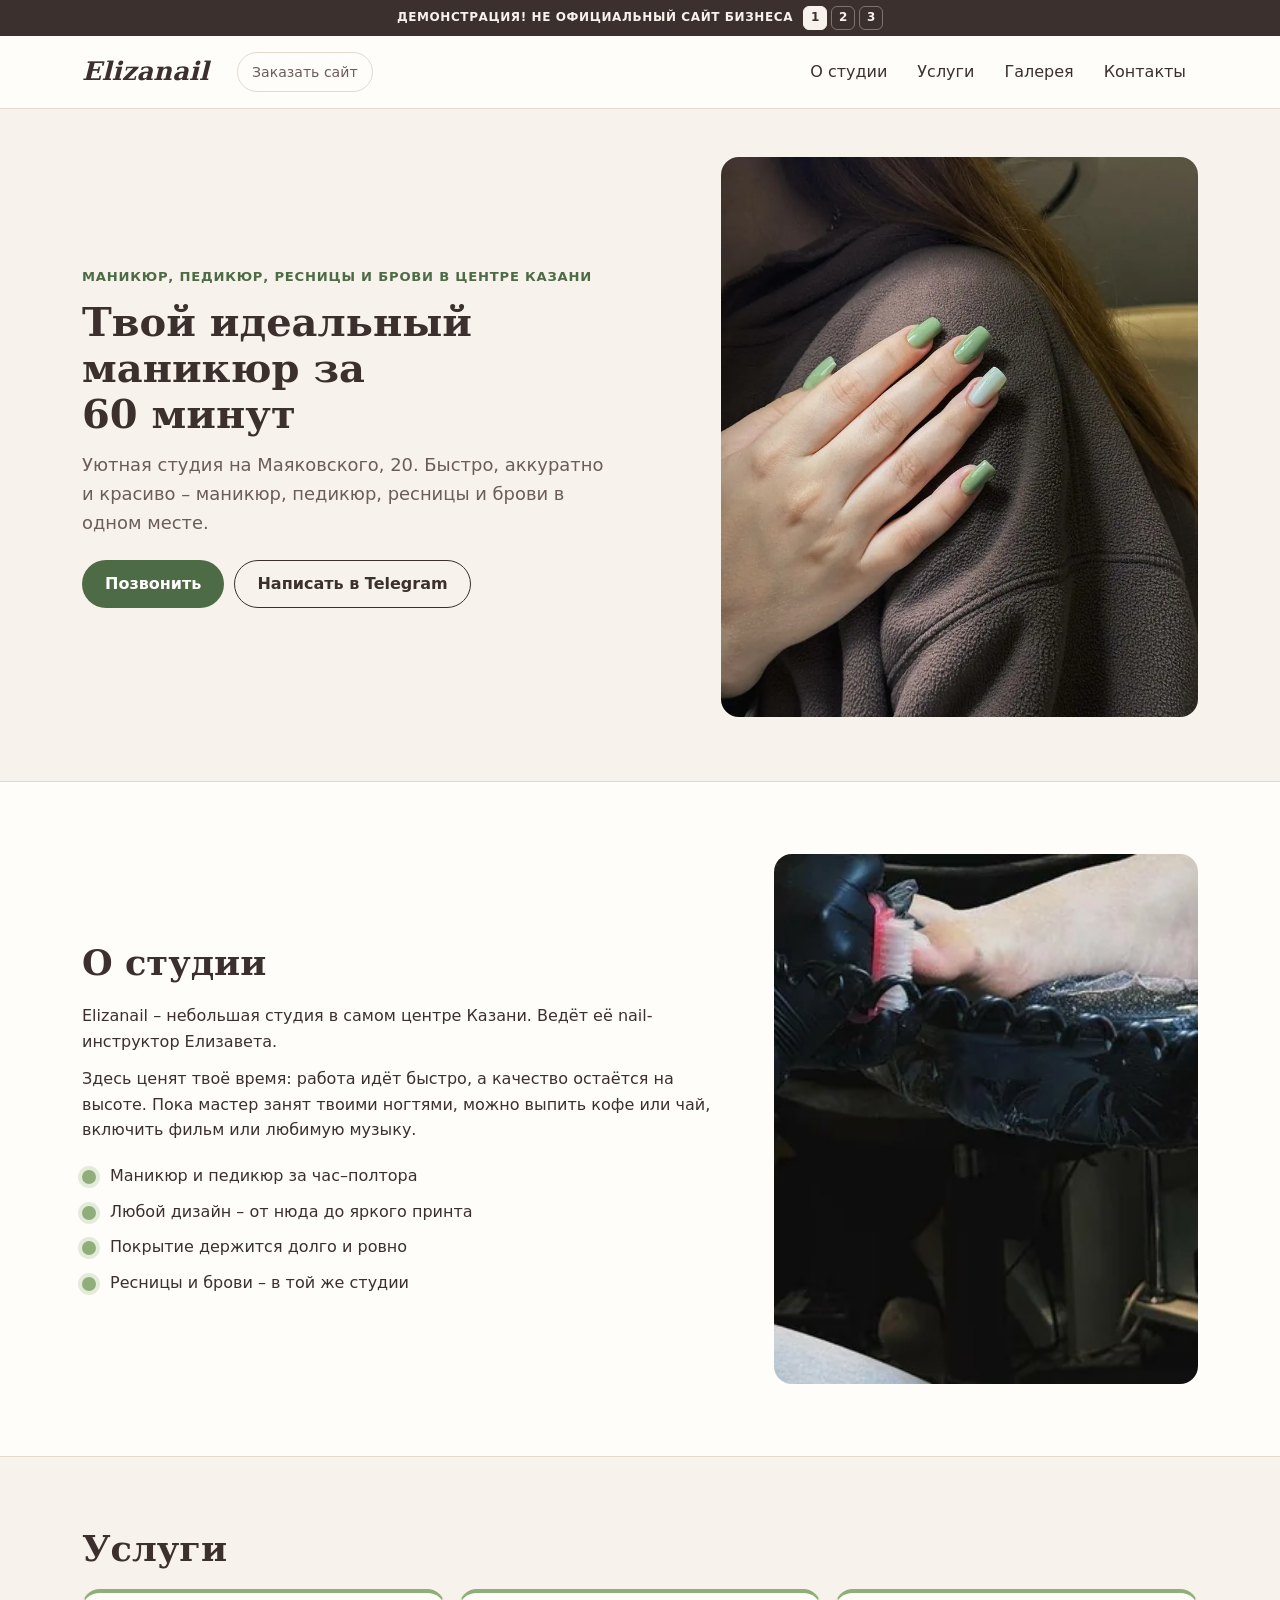
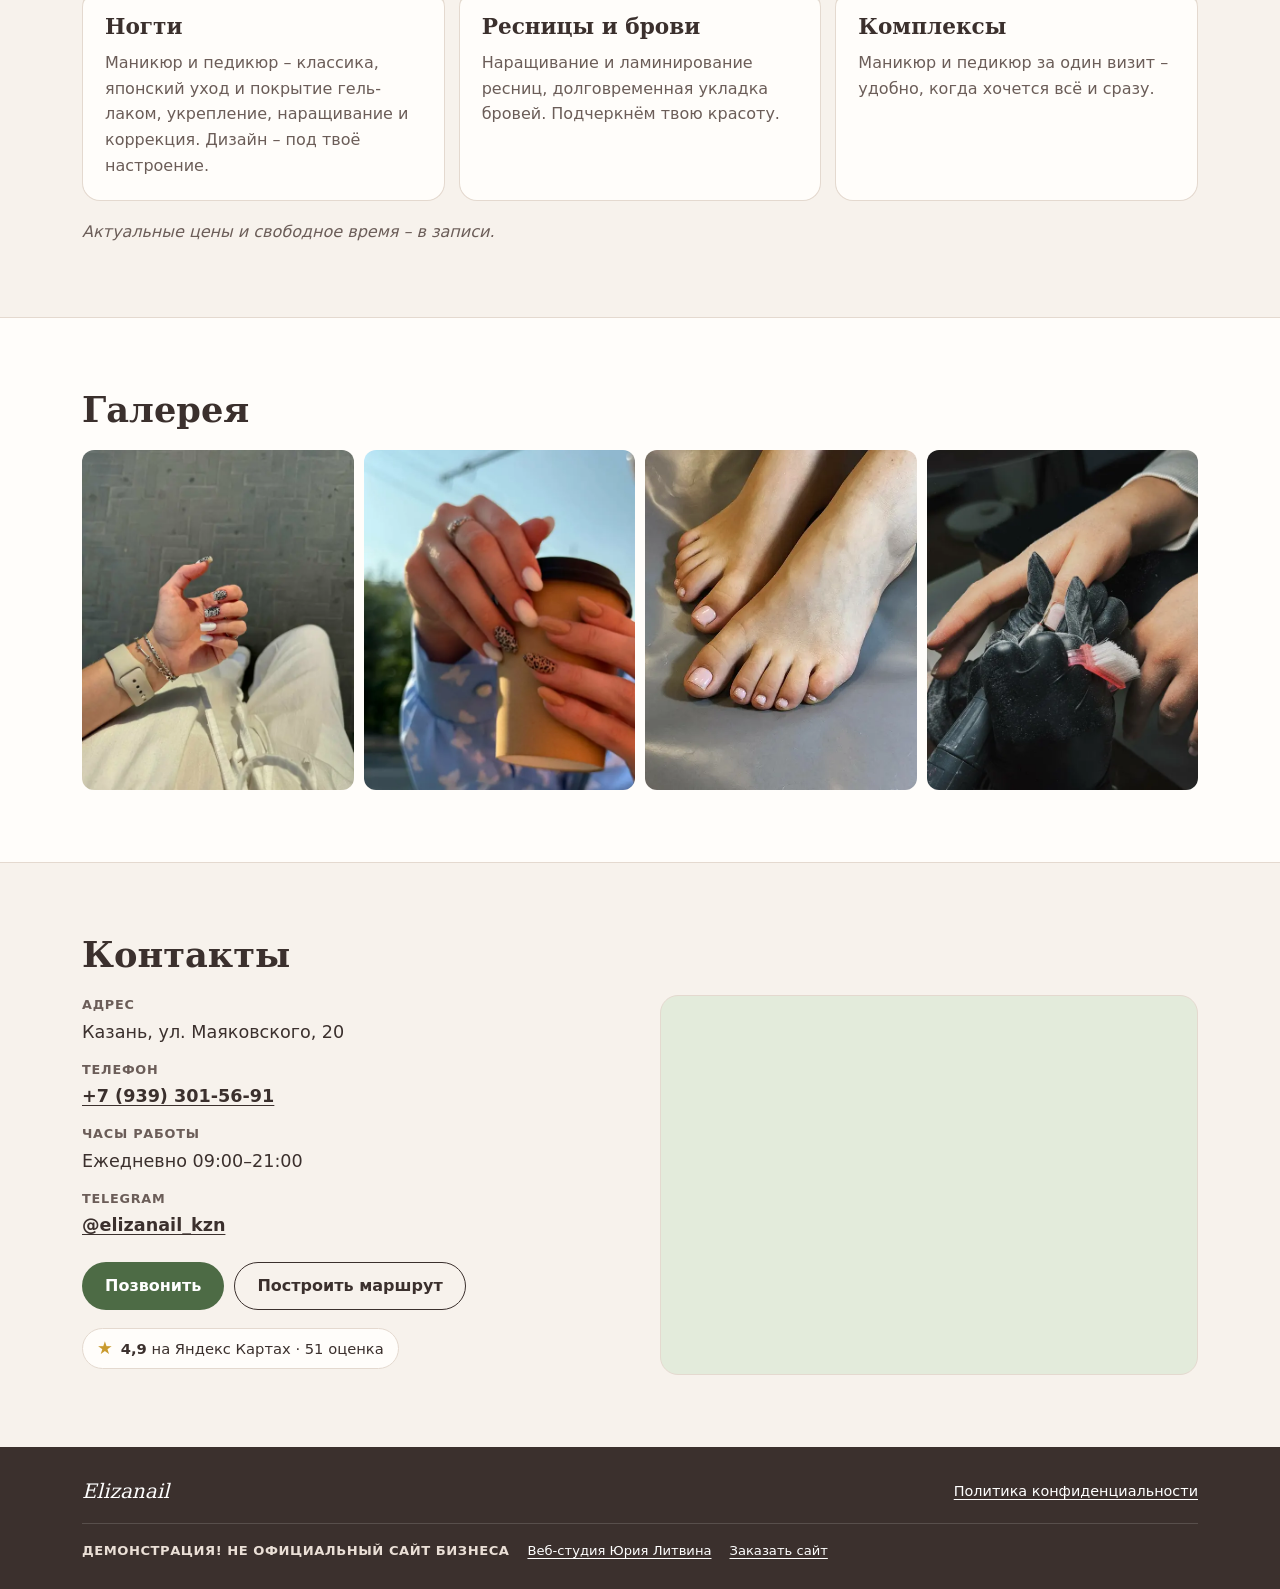
==== index.html @ 74516c55 "Demo site" ====
<!DOCTYPE html>
<html lang="ru">
<head>
<meta charset="utf-8">
<meta name="viewport" content="width=device-width, initial-scale=1.0">
<meta name="robots" content="noindex, nofollow">
<title>Маникюр и педикюр в центре Казани – Elizanail</title>
<meta name="description"
  content="Elizanail – уютная студия в центре Казани на ул. Маяковского, 20: маникюр, педикюр, ресницы и брови. Быстро, аккуратно и красиво.">
<meta name="theme-color" content="#3b302d">

<link rel="icon" sizes="any" href="logos/favicon.ico">
<link rel="icon" type="image/png" sizes="32x32" href="logos/favicon-32x32.png">
<link rel="apple-touch-icon" sizes="180x180" href="logos/apple-touch-icon.png">
<link rel="preload" as="image" href="images/work-manicure-sage-green.webp" type="image/webp">
<link rel="stylesheet" href="css/fonts.css">
<link rel="stylesheet" href="css/styles.css">
</head>
<body>
<a class="skip-link" href="#main">К содержанию</a>

<div class="site-chrome">
  <div class="demo-strip">
    <p class="demo-phrase">ДЕМОНСТРАЦИЯ! НЕ ОФИЦИАЛЬНЫЙ САЙТ БИЗНЕСА</p>
    <nav class="variant-switch" aria-label="Варианты дизайна">
      <a href="index.html" aria-current="page" aria-label="Вариант 1">1</a>
      <a href="v2/index.html" aria-label="Вариант 2">2</a>
      <a href="v3/index.html" aria-label="Вариант 3">3</a>
    </nav>
  </div>
  <header class="site-header">
    <div class="container header-row">
      <a class="brand" href="#top">Elizanail</a>
      <a class="order-link" href="https://litviniuv.ru/webstudio/order/?c=x4qm">Заказать сайт</a>
      <nav class="desk-nav" aria-label="Разделы">
        <ul>
          <li><a href="#about">О студии</a></li>
          <li><a href="#services">Услуги</a></li>
          <li><a href="#gallery">Галерея</a></li>
          <li><a href="#contacts">Контакты</a></li>
        </ul>
      </nav>
      <button class="menu-btn" type="button" aria-expanded="false" aria-controls="site-menu">Меню</button>
    </div>
  </header>
</div>

<div id="site-menu" class="site-menu" hidden>
  <nav class="menu-nav" aria-label="Меню">
    <ul>
      <li><a href="#about">О студии</a></li>
      <li><a href="#services">Услуги</a></li>
      <li><a href="#gallery">Галерея</a></li>
      <li><a href="#contacts">Контакты</a></li>
      <li><a class="menu-order" href="https://litviniuv.ru/webstudio/order/?c=x4qm">Заказать сайт</a></li>
    </ul>
  </nav>
  <div class="menu-contacts">
    <p>Казань, ул. Маяковского, 20</p>
    <p><a href="tel:+79393015691">+7 (939) 301-56-91</a></p>
  </div>
</div>

<main id="main">
  <section class="hero" id="top" aria-labelledby="hero-title">
    <div class="container hero-grid">
      <div class="hero-text">
        <p class="kicker">Маникюр, педикюр, ресницы и брови в центре Казани</p>
        <h1 id="hero-title">Твой идеальный маникюр за 60&nbsp;минут</h1>
        <p class="lead">Уютная студия на Маяковского, 20. Быстро, аккуратно и красиво – маникюр, педикюр, ресницы и брови в одном месте.</p>
        <div class="hero-cta">
          <a class="btn btn-primary" href="tel:+79393015691">Позвонить</a>
          <a class="btn btn-ghost" href="https://t.me/elizanail_kzn" rel="noopener">Написать в Telegram</a>
        </div>
      </div>
      <figure class="hero-photo">
        <img src="images/work-manicure-sage-green.webp" width="820" height="1021"
          alt="Маникюр гель-лаком шалфейно-зелёного цвета с одним перламутровым ногтем" fetchpriority="high">
      </figure>
    </div>
  </section>

  <section class="section about" id="about" aria-labelledby="about-title">
    <div class="container about-grid">
      <div class="about-text">
        <h2 id="about-title">О студии</h2>
        <p>Elizanail – небольшая студия в самом центре Казани. Ведёт её nail-инструктор Елизавета.</p>
        <p>Здесь ценят твоё время: работа идёт быстро, а качество остаётся на высоте. Пока мастер занят твоими ногтями, можно выпить кофе или чай, включить фильм или любимую музыку.</p>
        <ul class="ticks">
          <li>Маникюр и педикюр за час–полтора</li>
          <li>Любой дизайн – от нюда до яркого принта</li>
          <li>Покрытие держится долго и ровно</li>
          <li>Ресницы и брови – в той же студии</li>
        </ul>
      </div>
      <figure class="about-photo">
        <img src="images/interior-master-pedicure-process.webp" width="720" height="360" loading="lazy"
          alt="Аппаратный педикюр: руки мастера в перчатках обрабатывают стопу, на полке оборудование салона">
      </figure>
    </div>
  </section>

  <section class="section services" id="services" aria-labelledby="services-title">
    <div class="container">
      <h2 id="services-title">Услуги</h2>
      <ul class="service-grid">
        <li class="service-card">
          <h3>Ногти</h3>
          <p>Маникюр и педикюр – классика, японский уход и покрытие гель-лаком, укрепление, наращивание и коррекция. Дизайн – под твоё настроение.</p>
        </li>
        <li class="service-card">
          <h3>Ресницы и брови</h3>
          <p>Наращивание и ламинирование ресниц, долговременная укладка бровей. Подчеркнём твою красоту.</p>
        </li>
        <li class="service-card">
          <h3>Комплексы</h3>
          <p>Маникюр и педикюр за один визит – удобно, когда хочется всё и сразу.</p>
        </li>
      </ul>
      <p class="services-note">Актуальные цены и свободное время – в записи.</p>
    </div>
  </section>

  <section class="section gallery" id="gallery" aria-labelledby="gallery-title">
    <div class="container">
      <h2 id="gallery-title">Галерея</h2>
      <ul class="gallery-grid">
        <li><img src="images/work-manicure-leopard-art.webp" width="600" height="800" loading="lazy"
          alt="Короткий маникюр с леопардовым дизайном и белыми акцентами"></li>
        <li><img src="images/work-manicure-nude-leopard.webp" width="600" height="800" loading="lazy"
          alt="Нюдовый маникюр с леопардовым рисунком на двух ногтях"></li>
        <li><img src="images/work-pedicure-milky.webp" width="600" height="649" loading="lazy"
          alt="Педикюр с молочным покрытием"></li>
        <li><img src="images/work-manicure-process.webp" width="600" height="800" loading="lazy"
          alt="Мастер в перчатках обрабатывает ногти клиентки во время маникюра"></li>
      </ul>
    </div>
  </section>

  <section class="section contacts" id="contacts" aria-labelledby="contacts-title">
    <div class="container">
      <h2 id="contacts-title">Контакты</h2>
      <div class="contacts-grid">
        <div class="contacts-info">
          <dl class="facts">
            <div>
              <dt>Адрес</dt>
              <dd>Казань, ул. Маяковского, 20</dd>
            </div>
            <div>
              <dt>Телефон</dt>
              <dd><a href="tel:+79393015691">+7 (939) 301-56-91</a></dd>
            </div>
            <div>
              <dt>Часы работы</dt>
              <dd>Ежедневно 09:00–21:00</dd>
            </div>
            <div>
              <dt>Telegram</dt>
              <dd><a href="https://t.me/elizanail_kzn" rel="noopener">@elizanail_kzn</a></dd>
            </div>
          </dl>
          <div class="contacts-cta">
            <a class="btn btn-primary" href="tel:+79393015691">Позвонить</a>
            <a class="btn btn-ghost" href="https://yandex.ru/maps/?rtext=~55.789469%2C49.133958&amp;rtt=auto" rel="noopener">Построить маршрут</a>
          </div>
          <a class="rating" href="https://yandex.ru/maps/org/elizanail/170808890630/" rel="noopener">
            <span class="rating-star" aria-hidden="true">★</span>
            <span><strong>4,9</strong> на Яндекс Картах · 51 оценка</span>
          </a>
        </div>
        <div class="contacts-map">
          <iframe src="https://yandex.ru/map-widget/v1/?ll=49.133958%2C55.789469&amp;z=17&amp;l=map"
            title="Карта: Казань, ул. Маяковского, 20" loading="lazy" allowfullscreen></iframe>
        </div>
      </div>
    </div>
  </section>
</main>

<footer class="site-footer">
  <div class="container">
    <div class="footer-top">
      <span class="footer-brand">Elizanail</span>
      <a href="privacy/">Политика конфиденциальности</a>
    </div>
    <p class="demo-line">
      <span>ДЕМОНСТРАЦИЯ! НЕ ОФИЦИАЛЬНЫЙ САЙТ БИЗНЕСА</span>
      <a href="https://litviniuv.ru/webstudio/">Веб-студия Юрия Литвина</a>
      <a href="https://litviniuv.ru/webstudio/order/?c=x4qm">Заказать сайт</a>
    </p>
  </div>
</footer>

<script src="js/site.js"></script>
</body>
</html>
---- css/fonts.css ----
/* System font stacks: no webfont files are shipped for this draft (fonts/ kept for the duty tree). */
:root {
  --font-body: system-ui, -apple-system, "Segoe UI", Roboto, "Helvetica Neue", Arial, "Noto Sans", sans-serif;
  --font-display: "Iowan Old Style", "Palatino Linotype", Palatino, Georgia, "Noto Serif", "DejaVu Serif", serif;
}
---- css/styles.css ----
:root {
  --bg: #f7f2ec;
  --surface: #fffdfa;
  --ink: #3b302d;
  --muted: #6b5d58;
  --line: #e4d9cf;
  --sage: #8fae7a;
  --sage-soft: #e3ebdb;
  --accent: #4d6b45;
  --accent-ink: #ffffff;
  --taupe: #5b4d4a;
  --radius: 18px;
  --chrome-h: 92px;
}

*, *::before, *::after { box-sizing: border-box; }

html {
  -webkit-text-size-adjust: 100%;
  scroll-padding-top: var(--chrome-h);
}

body {
  margin: 0;
  background: var(--bg);
  color: var(--ink);
  font-family: var(--font-body);
  font-size: 1rem;
  line-height: 1.6;
}

img { display: block; max-width: 100%; height: auto; }
a { color: inherit; }
h1, h2, h3 { font-family: var(--font-display); font-weight: 600; line-height: 1.15; margin: 0; }
p { margin: 0; }
ul { margin: 0; padding: 0; list-style: none; }
figure { margin: 0; }

:focus-visible { outline: 3px solid var(--accent); outline-offset: 3px; border-radius: 4px; }

.container { width: 100%; max-width: 1180px; margin: 0 auto; padding: 0 20px; }

.skip-link {
  position: absolute; left: 12px; top: -60px; z-index: 100;
  background: var(--ink); color: #fff; padding: 10px 16px; border-radius: 8px; text-decoration: none;
}
.skip-link:focus { top: 12px; }

/* ---------- chrome ---------- */
.site-chrome { position: sticky; top: 0; z-index: 50; }

.demo-strip {
  background: var(--ink);
  color: #f7f2ec;
  text-align: center;
  font-size: clamp(10px, 2.9vw, 12px);
  font-weight: 600;
  letter-spacing: .05em;
  line-height: 1.3;
  padding: 6px 10px;
}

.site-header { background: var(--surface); border-bottom: 1px solid var(--line); }

.header-row { display: flex; align-items: center; gap: 16px; min-height: 60px; }

.brand {
  font-family: var(--font-display);
  font-size: 1.4rem;
  font-weight: 600;
  font-style: italic;
  letter-spacing: .01em;
  text-decoration: none;
  color: var(--ink);
  line-height: 1;
  padding: 8px 0;
}

.order-link { display: none; }
.desk-nav { display: none; }

.menu-btn {
  margin-left: auto;
  min-height: 44px;
  min-width: 44px;
  padding: 0 18px;
  border: 1px solid var(--ink);
  border-radius: 999px;
  background: transparent;
  color: var(--ink);
  font: 600 .95rem/1 var(--font-body);
  cursor: pointer;
}
.menu-btn[aria-expanded="true"] { background: var(--ink); color: #fff; }

/* ---------- mobile menu ---------- */
.site-menu {
  position: fixed;
  left: 0; right: 0; bottom: 0;
  top: var(--chrome-h);
  z-index: 49;
  background: var(--surface);
  overflow-y: auto;
  overscroll-behavior: contain;
  display: flex;
  flex-direction: column;
  justify-content: space-between;
  padding: 12px 20px 28px;
}
.site-menu[hidden] { display: none; }
.menu-nav li { border-bottom: 1px solid var(--line); }
.menu-nav a {
  display: flex; align-items: center; min-height: 56px;
  font-family: var(--font-display); font-size: 1.35rem; text-decoration: none;
}
.menu-nav .menu-order { font-family: var(--font-body); font-size: 1rem; color: var(--muted); text-decoration: underline; text-underline-offset: 4px; }
.menu-contacts { margin-top: 28px; padding: 18px; background: var(--sage-soft); border-radius: var(--radius); color: var(--ink); }
.menu-contacts a { display: inline-flex; align-items: center; min-height: 44px; font-weight: 600; font-size: 1.1rem; }

html.menu-open, html.menu-open body { overflow: hidden; }
html.menu-open .site-chrome { position: fixed; left: 0; right: 0; top: 0; }

/* ---------- buttons ---------- */
.btn {
  display: inline-flex; align-items: center; justify-content: center;
  min-height: 48px; padding: 0 22px; border-radius: 999px;
  font-weight: 600; text-decoration: none; text-align: center; line-height: 1.2;
  border: 1.5px solid transparent;
}
.btn-primary { background: var(--accent); color: var(--accent-ink); }
.btn-primary:hover { background: #3f5a38; }
.btn-ghost { border-color: var(--ink); color: var(--ink); background: transparent; }
.btn-ghost:hover { background: var(--ink); color: #fff; }

/* ---------- hero ---------- */
.hero { padding: 24px 0 40px; }
.hero-grid { display: grid; gap: 24px; }
.kicker {
  font-size: .82rem; font-weight: 600; letter-spacing: .06em; text-transform: uppercase;
  color: var(--accent); margin-bottom: 12px;
}
.hero h1 { font-size: clamp(1.8rem, 1.2rem + 2.4vw, 2.5rem); max-width: 16ch; }
.lead { margin-top: 14px; font-size: 1.05rem; color: var(--muted); max-width: 46ch; }
.hero-cta { display: flex; flex-wrap: wrap; gap: 10px; margin-top: 22px; }
.hero-photo { border-radius: var(--radius); overflow: hidden; background: var(--sage-soft); }
.hero-photo img { width: 100%; aspect-ratio: 4 / 3; object-fit: cover; object-position: 50% 45%; }

/* ---------- sections ---------- */
.section { padding: 48px 0; }
.section h2 { font-size: clamp(1.6rem, 1.2rem + 1.6vw, 2.2rem); margin-bottom: 20px; }

.about { background: var(--surface); border-block: 1px solid var(--line); }
.about-grid { display: grid; gap: 28px; }
.about-text p + p { margin-top: 12px; }
.ticks { margin-top: 20px; display: grid; gap: 10px; }
.ticks li { position: relative; padding-left: 28px; }
.ticks li::before {
  content: ""; position: absolute; left: 0; top: .45em; width: 14px; height: 14px; border-radius: 50%;
  background: var(--sage); box-shadow: 0 0 0 4px var(--sage-soft);
}
.about-photo { border-radius: var(--radius); overflow: hidden; }
.about-photo img { width: 100%; aspect-ratio: 4 / 5; object-fit: cover; }

.service-grid { display: grid; gap: 14px; }
.service-card {
  background: var(--surface); border: 1px solid var(--line); border-radius: var(--radius);
  padding: 22px; display: flex; flex-direction: column; gap: 10px;
  border-top: 4px solid var(--sage);
}
.service-card h3 { font-size: 1.35rem; }
.service-card p { color: var(--muted); }
.services-note { margin-top: 18px; color: var(--muted); font-style: italic; }

.gallery { background: var(--surface); border-block: 1px solid var(--line); }
.gallery-grid { display: grid; grid-template-columns: repeat(2, minmax(0, 1fr)); gap: 8px; }
.gallery-grid li { border-radius: 12px; overflow: hidden; background: var(--sage-soft); }
.gallery-grid img { width: 100%; height: 100%; aspect-ratio: 4 / 5; object-fit: cover; }

.contacts-grid { display: grid; gap: 24px; }
.facts { margin: 0; display: grid; gap: 14px; }
.facts div { display: grid; gap: 2px; }
.facts dt { font-size: .8rem; font-weight: 600; letter-spacing: .06em; text-transform: uppercase; color: var(--muted); }
.facts dd { margin: 0; font-size: 1.1rem; }
.facts a { font-weight: 600; text-underline-offset: 3px; }
.contacts-cta { display: flex; flex-wrap: wrap; gap: 10px; margin-top: 22px; }
.rating {
  display: inline-flex; align-items: center; gap: 8px; margin-top: 18px;
  padding: 8px 14px; border: 1px solid var(--line); border-radius: 999px; background: var(--surface);
  text-decoration: none; font-size: .92rem; color: var(--ink);
}
.rating-star { color: #c99a2e; font-size: 1.1rem; line-height: 1; }
.contacts-map { border-radius: var(--radius); overflow: hidden; border: 1px solid var(--line); background: var(--sage-soft); aspect-ratio: 4 / 3; }
.contacts-map iframe { display: block; width: 100%; height: 100%; border: 0; }

/* ---------- footer ---------- */
.site-footer { background: var(--ink); color: #eadfd6; padding: 28px 0; font-size: .9rem; }
.footer-top { display: flex; flex-wrap: wrap; justify-content: space-between; align-items: center; gap: 10px 20px; padding-bottom: 16px; border-bottom: 1px solid rgba(255,255,255,.15); }
.footer-brand { font-family: var(--font-display); font-style: italic; font-size: 1.25rem; color: #fff; }
.site-footer a { color: #fff; text-underline-offset: 3px; }
.demo-line { display: flex; flex-wrap: wrap; gap: 6px 18px; padding-top: 16px; font-size: .82rem; }
.demo-line span { letter-spacing: .04em; font-weight: 600; }

/* ---------- simple pages ---------- */
.page-simple { min-height: 50vh; padding: 64px 0; }
.page-simple h1 { font-size: clamp(1.8rem, 1.2rem + 2vw, 2.4rem); margin-bottom: 16px; }
.page-simple p + p { margin-top: 14px; }
.back-link { display: inline-flex; align-items: center; min-height: 44px; font-weight: 600; }

/* ---------- breakpoints ---------- */
@media (min-width: 600px) {
  .container { padding: 0 32px; }
  .hero-photo img { aspect-ratio: 16 / 10; }
  .service-grid { grid-template-columns: repeat(3, minmax(0, 1fr)); }
  .gallery-grid { grid-template-columns: repeat(4, minmax(0, 1fr)); gap: 10px; }
}

@media (min-width: 900px) {
  .header-row { min-height: 72px; gap: 28px; }
  .brand { font-size: 1.6rem; }
  .order-link {
    display: inline-flex; align-items: center; min-height: 40px; padding: 0 14px;
    border: 1px solid var(--line); border-radius: 999px;
    font-size: .88rem; color: var(--muted); text-decoration: none;
  }
  .order-link:hover { color: var(--ink); border-color: var(--ink); }
  .desk-nav { display: block; margin-left: auto; }
  .desk-nav ul { display: flex; gap: 6px; }
  .desk-nav a {
    display: inline-flex; align-items: center; min-height: 44px; padding: 0 12px;
    text-decoration: none; font-weight: 500; border-radius: 999px;
  }
  .desk-nav a:hover { background: var(--sage-soft); }
  .menu-btn { display: none; }
  .site-menu { display: none; }

  .hero { padding: 48px 0 64px; }
  .hero-grid { grid-template-columns: 1.1fr .9fr; align-items: center; gap: 56px; }
  .hero-photo img { aspect-ratio: 4 / 5; max-height: 560px; }
  .lead { font-size: 1.12rem; }

  .section { padding: 72px 0; }
  .about-grid { grid-template-columns: 1.2fr .8fr; gap: 56px; align-items: center; }
  .contacts-grid { grid-template-columns: 1fr 1fr; gap: 40px; align-items: start; }
  .contacts-map { aspect-ratio: auto; height: 100%; min-height: 380px; }
}

/* ---------- demo variant switcher (inside demo strip) ---------- */
.demo-strip { display: flex; flex-wrap: wrap; justify-content: center; align-items: center; gap: 2px 10px; }
.demo-strip .demo-phrase { margin: 0; }
.variant-switch { display: inline-flex; align-items: center; gap: 4px; }
.variant-switch a {
  display: inline-flex; align-items: center; justify-content: center;
  min-width: 24px; min-height: 24px; padding: 0 4px; border-radius: 6px;
  color: #f7f2ec; text-decoration: none; font-weight: 600; letter-spacing: 0;
  border: 1px solid rgba(247, 242, 236, .35);
}
.variant-switch a:hover { border-color: #f7f2ec; }
.variant-switch a[aria-current="page"] { background: #f7f2ec; color: var(--ink); border-color: #f7f2ec; }
.variant-switch a:focus-visible { outline-color: #f7f2ec; }
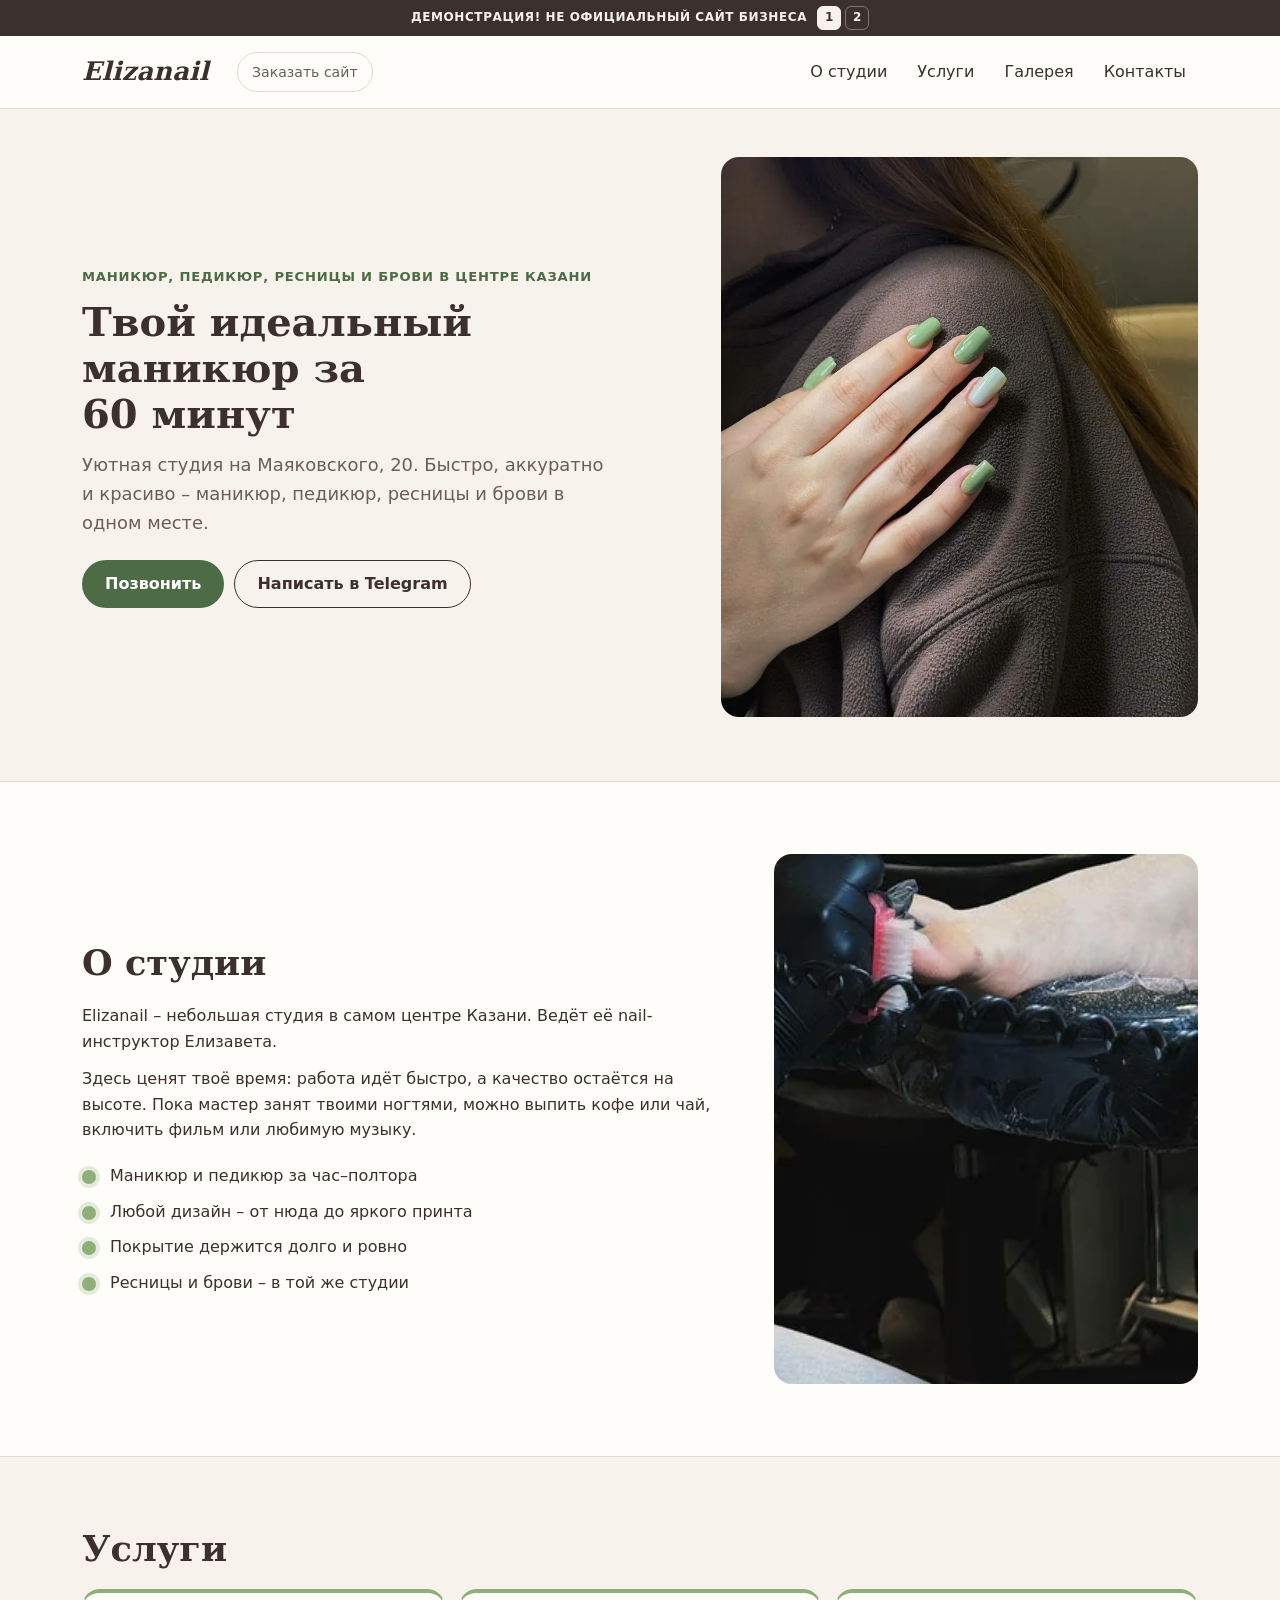
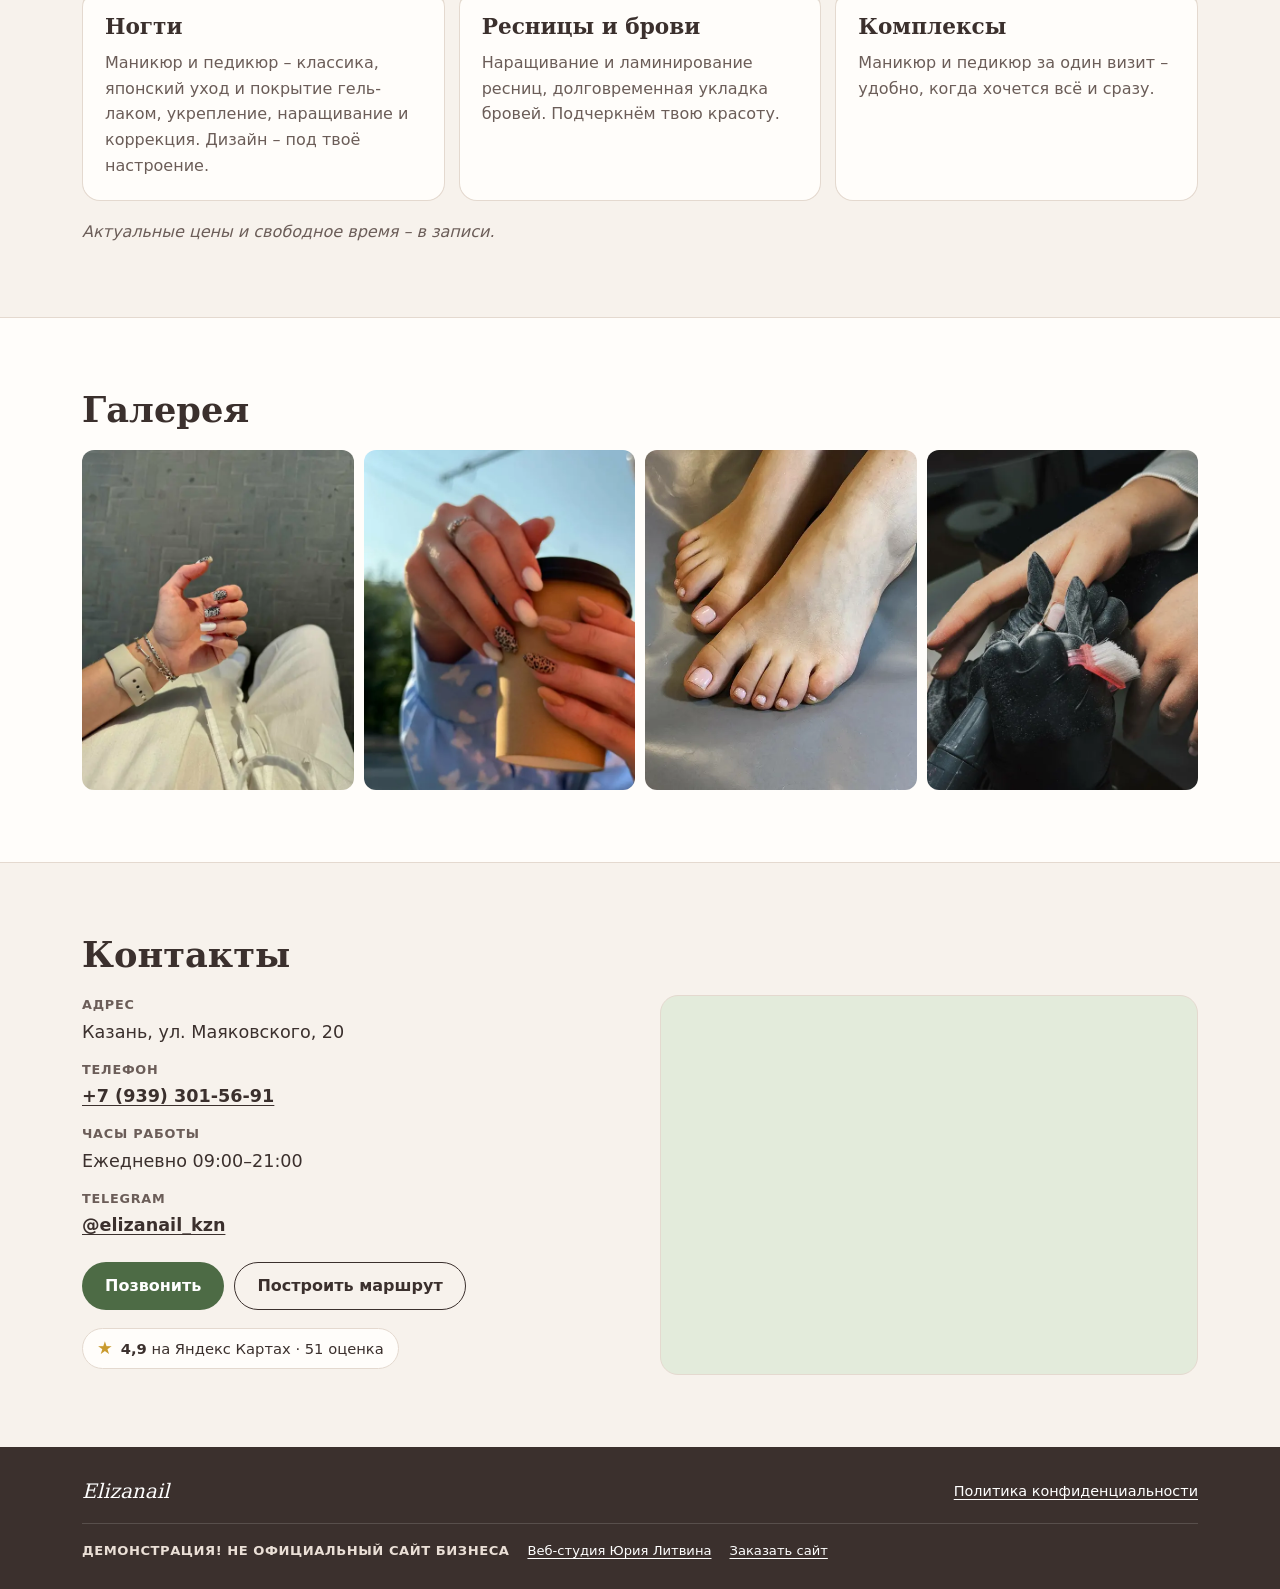
==== commit 4abc815d: "Demo site" ====
--- a/index.html
+++ b/index.html
@@ -25,7 +25,6 @@
     <nav class="variant-switch" aria-label="Варианты дизайна">
       <a href="index.html" aria-current="page" aria-label="Вариант 1">1</a>
       <a href="v2/index.html" aria-label="Вариант 2">2</a>
-      <a href="v3/index.html" aria-label="Вариант 3">3</a>
     </nav>
   </div>
   <header class="site-header">
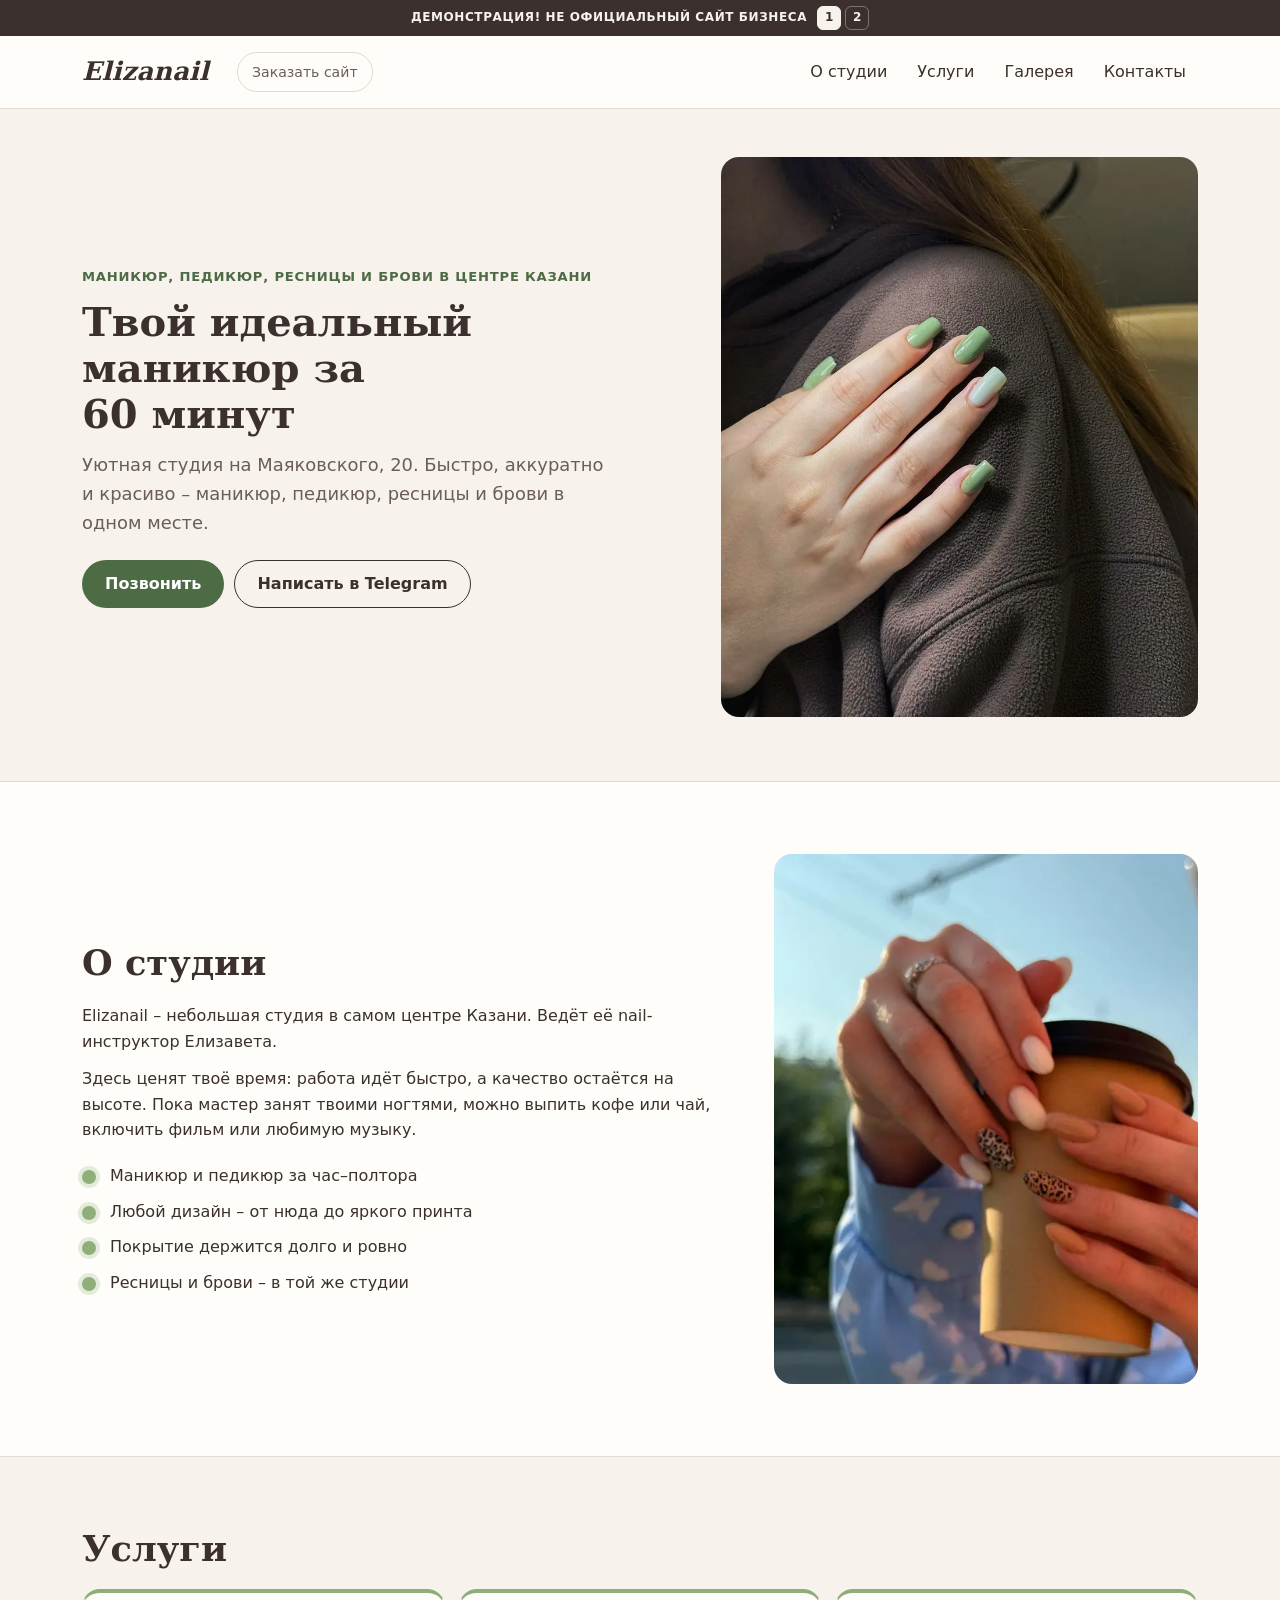
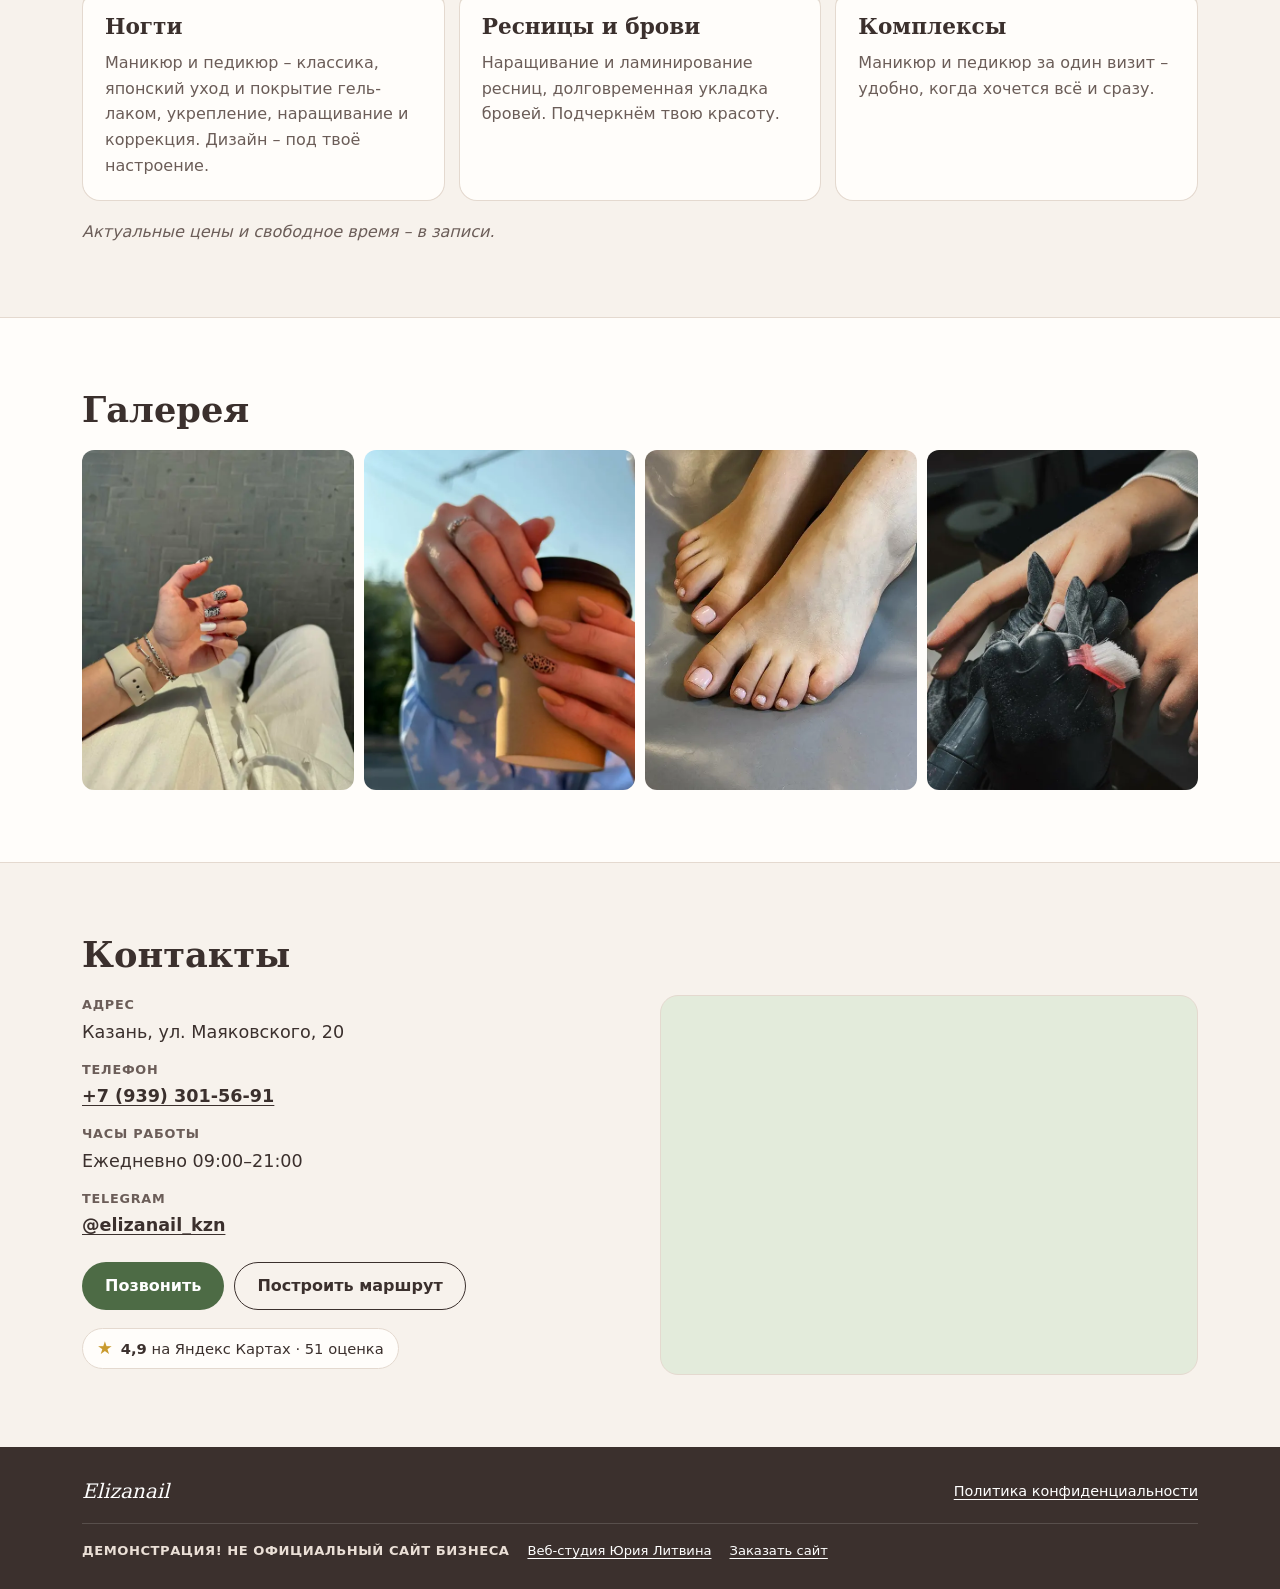
==== commit 2f4ec10d: "Demo site" ====
--- a/index.html
+++ b/index.html
@@ -93,8 +93,8 @@
         </ul>
       </div>
       <figure class="about-photo">
-        <img src="images/interior-master-pedicure-process.webp" width="720" height="360" loading="lazy"
-          alt="Аппаратный педикюр: руки мастера в перчатках обрабатывают стопу, на полке оборудование салона">
+        <img src="images/work-manicure-nude-leopard.webp" width="600" height="800" loading="lazy"
+          alt="Нюдовый маникюр с леопардовым рисунком на двух ногтях">
       </figure>
     </div>
   </section>
